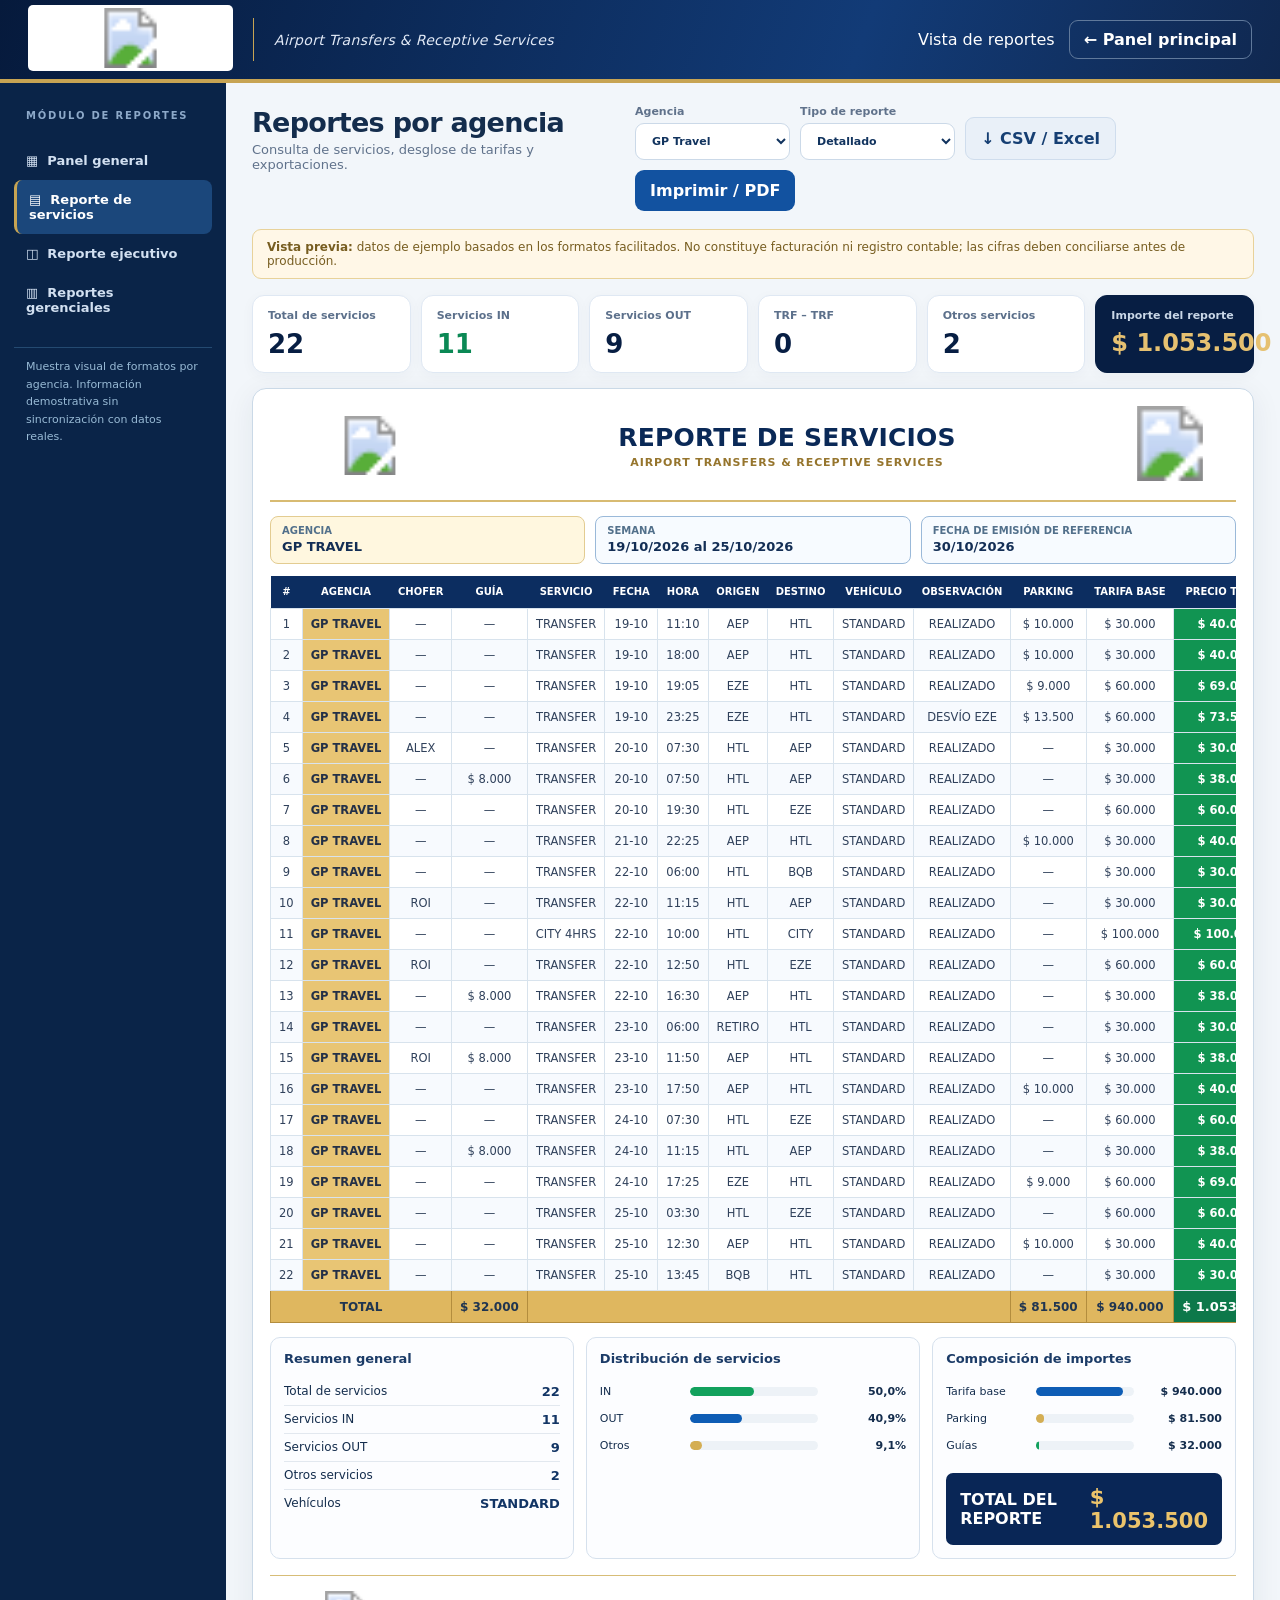
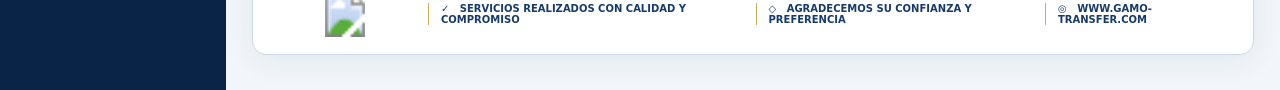
==== reportes-agencias.html @ af2bc5cd "Crear vista interactiva de reportes de agencia con datos demo y exportación" ====
<!doctype html>
<html lang="es-AR">
<head>
<meta charset="utf-8">
<meta name="viewport" content="width=device-width, initial-scale=1">
<meta name="theme-color" content="#071d3e">
<meta name="description" content="Gamo Transfer - Vista previa de reportes de servicios y reportes ejecutivos por agencia.">
<title>Gamo Transfer | Reportes por agencia</title>
<style>
:root{--navy:#071e43;--blue:#0c3974;--gold:#c7a453;--line:#dfe8f3;--muted:#60728b;--bg:#f2f6fa;--green:#118751;--pink:#e6084a;--text:#142d4d}
*{box-sizing:border-box}body{margin:0;font-family:Inter,ui-sans-serif,system-ui,-apple-system,"Segoe UI",sans-serif;color:var(--text);background:var(--bg)}
button,select{font:inherit}a{color:inherit;text-decoration:none}button{cursor:pointer}
button:focus-visible,a:focus-visible,select:focus-visible{outline:3px solid #59b1ff;outline-offset:2px}
.top{height:83px;background:linear-gradient(110deg,#061a3c,#123b77 67%,#102850);border-bottom:4px solid var(--gold);display:flex;align-items:center;justify-content:space-between;gap:24px;padding:9px 28px;color:white}
.brand{display:flex;align-items:center;gap:20px}.brand img{width:205px;height:auto;max-height:66px;object-fit:contain;border-radius:5px;background:white;padding:3px}.brand i{height:43px;width:1px;background:var(--gold)}.brand small{letter-spacing:.3px;color:#e1e9f6;font-size:14px;font-style:italic}
.top-right{display:flex;gap:14px;align-items:center}.top-right a{font-weight:650;border:1px solid #60799b;padding:9px 14px;border-radius:9px}.top-right a:hover{background:#204779}
.workspace{display:flex;min-height:calc(100vh - 83px)}aside{width:226px;flex:0 0 226px;background:#0a2448;color:#c8d8ee;padding:25px 14px}aside h2{font-size:10px;letter-spacing:1.8px;color:#8da9c9;margin:2px 12px 20px}aside a,aside button{display:flex;align-items:center;gap:10px;width:100%;border:0;background:transparent;color:#d2e0f1;padding:12px;border-radius:8px;font-size:13px;text-align:left;font-weight:650}aside a:hover,aside button:hover,aside .active{background:#1b477b;color:white}aside .active{border-left:3px solid var(--gold)}.nav-section{margin-top:20px;padding:10px 12px;border-top:1px solid #244a71;font-size:11px;line-height:1.6;color:#98bad5}
main{flex:1;min-width:0;padding:22px 26px 35px;max-width:1800px;margin:0 auto}.heading{display:flex;justify-content:space-between;gap:20px;align-items:flex-start;margin-bottom:18px}.heading h1{font-size:27px;margin:2px 0 4px;letter-spacing:-.7px}.heading p{color:var(--muted);margin:0;font-size:13px}.actions{display:flex;flex-wrap:wrap;gap:10px;align-items:end}.field{display:flex;flex-direction:column;gap:5px;font-size:11px;font-weight:750;color:var(--muted)}select{background:white;border:1px solid #cbd9e8;color:#11335e;border-radius:9px;padding:10px 12px;min-width:155px}button.action{border:0;background:#1252a0;color:white;font-weight:750;border-radius:9px;padding:11px 15px;white-space:nowrap}.action.alt{background:#e9f0f8;color:#163f73;border:1px solid #cfdded}.notice{font-size:12px;border-radius:9px;padding:10px 14px;background:#fff7e7;border:1px solid #e8d29a;color:#775d20;margin:0 0 16px}.kpis{display:grid;grid-template-columns:repeat(6,minmax(0,1fr));gap:10px;margin-bottom:15px}.kpi{border:1px solid var(--line);background:white;border-radius:12px;padding:13px 15px;box-shadow:0 3px 14px #17345a09;min-width:0}.kpi span{display:block;color:#5c708b;font-size:11px;font-weight:650}.kpi strong{display:block;font-size:26px;color:var(--navy);margin-top:7px;white-space:nowrap}.kpi strong.green{color:#0b8955}.kpi.money{background:var(--navy);border-color:var(--navy)}.kpi.money span{color:#c9d7e7}.kpi.money strong{color:#e6c171;font-size:24px}
.report{background:white;border:1px solid #cad9e7;border-radius:14px;padding:17px;box-shadow:0 6px 30px #0c274112;overflow:hidden}.report-header{display:flex;justify-content:space-between;align-items:center;gap:20px;border-bottom:2px solid #d8bb72;padding:0 12px 15px}.report-header img.gamo{width:176px;object-fit:contain}.report-header img.gp{width:108px;height:75px;object-fit:contain}.report-header .partner-text{min-width:112px;text-align:center;font-weight:900;color:#ec0c53;font-size:16px}.report-header h2{text-align:center;margin:0;color:#0a2957;letter-spacing:.2px;font-size:25px}.report-header p{color:#96752d;text-align:center;margin:4px 0 0;font-size:11px;font-weight:750;letter-spacing:.9px}.meta{display:grid;grid-template-columns:1fr 1fr 1fr;gap:10px;margin:14px 0 12px}.meta div{padding:8px 11px;border:1px solid #9ab9d9;background:#f7fbff;border-radius:8px;min-width:0}.meta span{display:block;font-size:10px;color:#52708b;text-transform:uppercase;font-weight:700}.meta strong{font-size:13px;color:#132e55}.meta div:first-child{background:#fff7df;border-color:#e3cc91}
.table-scroll{width:100%;overflow:auto}.data{width:100%;border-collapse:collapse;white-space:nowrap;font-size:11.5px;text-align:center}.data th{background:#0c2d60;color:white;padding:10px 8px;font-size:10px;line-height:1.2}.data td{border:1px solid #d8e3ed;padding:8px 8px;color:#30415b}.data tr:nth-child(even) td{background:#f7fafe}.data .agency{background:#e8c574!important;font-weight:750;color:#233047!important}.data .total-cell{background:#119452!important;color:white!important;font-weight:800}.data tfoot td{background:#dfb75f!important;color:#203550!important;font-weight:850;border-color:#b38d3e;font-size:12px}.data tfoot .total-cell{background:#0d784a!important;color:white!important;font-size:13px}.summary{display:grid;grid-template-columns:1fr 1.1fr 1fr;gap:12px;margin-top:14px}.panel{border:1px solid #d6e1ed;border-radius:10px;padding:13px;background:#fcfdff}.panel h3{font-size:13px;margin:0 0 12px;color:#1b3b67}.metric-line{display:flex;justify-content:space-between;border-bottom:1px solid #e2e8ef;padding:6px 0;font-size:12px}.metric-line:last-child{border:0}.metric-line b{font-size:13px;color:#123565}.bar-line{display:grid;grid-template-columns:82px 1fr 80px;gap:8px;align-items:center;padding:7px 0;font-size:11px}.bar-rail{height:9px;background:#edf2f7;border-radius:7px;overflow:hidden}.bar{height:100%;background:#0e5db5;border-radius:7px}.bar.gold{background:#d4ae53}.bar.green{background:#12a15d}.bar-line strong{text-align:right}.total-band{background:#092656;color:white;display:flex;justify-content:space-between;align-items:center;padding:12px 14px;border-radius:7px;margin-top:14px;font-weight:700}.total-band b{font-size:21px;color:#ebc36b}
.report-footer{display:flex;justify-content:space-between;align-items:center;gap:14px;border-top:1px solid #d7bd77;margin-top:16px;padding:15px 6px 0;color:#173a69;font-weight:700;font-size:10px}.report-footer img{width:138px;max-height:51px;object-fit:contain}.report-footer span{padding:0 12px;border-left:1px solid #c9ab58}.sr-only{position:absolute;width:1px;height:1px;overflow:hidden;clip:rect(0,0,0,0)}
@media(max-width:1220px){.kpis{grid-template-columns:repeat(3,minmax(0,1fr))}.heading{flex-wrap:wrap}.summary{grid-template-columns:1fr 1fr}.summary .panel:last-child{grid-column:1/-1}}
@media(max-width:780px){.top{padding:8px 15px;height:auto;min-height:77px}.brand img{width:153px}.brand i,.brand small{display:none}.top-right{font-size:12px}.top-right a{padding:8px}.workspace{display:block}aside{width:auto;padding:8px 12px;display:flex;overflow:auto;gap:4px}aside h2,aside .nav-section{display:none}aside a,aside button{width:auto;white-space:nowrap;padding:10px}main{padding:17px 12px}.heading h1{font-size:24px}.actions{width:100%}.actions .field{flex:1}.actions select{width:100%;min-width:110px}.kpis{grid-template-columns:repeat(2,minmax(0,1fr))}.kpi strong{font-size:23px}.report{padding:12px}.report-header{gap:8px;padding:0 0 10px}.report-header img.gamo{width:96px}.report-header img.gp{width:55px;height:auto}.report-header .partner-text{font-size:11px;min-width:58px}.report-header h2{font-size:15px}.report-header p{font-size:8px}.meta{grid-template-columns:1fr 1fr}.meta div:last-child{grid-column:1/-1}.summary{grid-template-columns:1fr}.summary .panel:last-child{grid-column:auto}.report-footer{flex-wrap:wrap}.report-footer img{width:100px}.report-footer span{padding:0 5px}}
@media print{body{background:white}aside,.heading,.top-right,.notice,.actions{display:none!important}.top{background:white;border:0;color:black;justify-content:center;padding:0;height:55px}.top .brand{display:none}main{padding:0}.workspace{display:block}.kpis{display:none}.report{border:0;padding:0;box-shadow:none}.table-scroll{overflow:visible}.data{font-size:8px}.data td,.data th{padding:5px 3px}.summary{break-inside:avoid}.report-footer{break-inside:avoid}@page{size:A4 landscape;margin:9mm}}
</style>
</head>
<body>
<header class="top"><div class="brand"><a href="index.html#/inicio" aria-label="Ir al panel general"><img src="gamo-logo.svg" alt="Gamo Transfer"></a><i></i><small>Airport Transfers &amp; Receptive Services</small></div><div class="top-right"><span>Vista de reportes</span><a href="index.html#/inicio">← Panel principal</a></div></header>
<div class="workspace"><aside><h2>MÓDULO DE REPORTES</h2><a href="index.html#/inicio">▦ &nbsp;Panel general</a><button id="nav-detail" class="active" type="button" data-mode="detallado">▤ &nbsp;Reporte de servicios</button><button id="nav-exec" type="button" data-mode="ejecutivo">◫ &nbsp;Reporte ejecutivo</button><a href="index.html#/reportes">▥ &nbsp;Reportes gerenciales</a><div class="nav-section">Muestra visual de formatos por agencia. Información demostrativa sin sincronización con datos reales.</div></aside>
<main>
<div class="heading"><div><h1>Reportes por agencia</h1><p>Consulta de servicios, desglose de tarifas y exportaciones.</p></div><div class="actions"><label class="field">Agencia<select id="agency"><option value="gp">GP Travel</option><option value="summa">Grupo Summa</option></select></label><label class="field">Tipo de reporte<select id="mode"><option value="detallado">Detallado</option><option value="ejecutivo">Ejecutivo</option></select></label><button type="button" class="action alt" id="csv">↓ CSV / Excel</button><button type="button" class="action" id="print">Imprimir / PDF</button></div></div>
<p class="notice"><strong>Vista previa:</strong> datos de ejemplo basados en los formatos facilitados. No constituye facturación ni registro contable; las cifras deben conciliarse antes de producción.</p>
<section class="kpis" aria-label="Resumen de servicios"><div class="kpi"><span>Total de servicios</span><strong id="k-count"></strong></div><div class="kpi"><span>Servicios IN</span><strong id="k-in" class="green"></strong></div><div class="kpi"><span>Servicios OUT</span><strong id="k-out"></strong></div><div class="kpi"><span>TRF – TRF</span><strong>0</strong></div><div class="kpi"><span>Otros servicios</span><strong id="k-others"></strong></div><div class="kpi money"><span>Importe del reporte</span><strong id="k-total"></strong></div></section>
<section class="report" aria-label="Documento de reporte">
<div class="report-header"><img class="gamo" src="gamo-logo.svg" alt="Gamo Transfer"><div><h2 id="report-title">REPORTE DE SERVICIOS</h2><p>AIRPORT TRANSFERS &amp; RECEPTIVE SERVICES</p></div><div id="partner"></div></div>
<div class="meta"><div><span>Agencia</span><strong id="meta-agency"></strong></div><div><span>Semana</span><strong id="meta-week"></strong></div><div><span>Fecha de emisión de referencia</span><strong id="meta-issue"></strong></div></div>
<div class="table-scroll"><table class="data"><thead id="head"></thead><tbody id="body"></tbody><tfoot id="foot"></tfoot></table></div>
<div class="summary"><div class="panel"><h3>Resumen general</h3><div id="summary-list"></div></div><div class="panel"><h3>Distribución de servicios</h3><div id="summary-services"></div></div><div class="panel"><h3>Composición de importes</h3><div id="summary-amounts"></div><div class="total-band"><span>TOTAL DEL REPORTE</span><b id="band-total"></b></div></div></div>
<div class="report-footer"><img src="gamo-logo.svg" alt="Gamo Transfer"><span>✓ &nbsp; SERVICIOS REALIZADOS CON CALIDAD Y COMPROMISO</span><span>◇ &nbsp; AGRADECEMOS SU CONFIANZA Y PREFERENCIA</span><span>◎ &nbsp; WWW.GAMO-TRANSFER.COM</span></div>
</section>
</main></div>
<script>
"use strict";
const gpSource=[
["19-10","11:10","AEP","HTL",30000,10000,0,"","TRANSFER","REALIZADO","IN"],
["19-10","18:00","AEP","HTL",30000,10000,0,"","TRANSFER","REALIZADO","IN"],
["19-10","19:05","EZE","HTL",60000,9000,0,"","TRANSFER","REALIZADO","IN"],
["19-10","23:25","EZE","HTL",60000,13500,0,"","TRANSFER","DESVÍO EZE","IN"],
["20-10","07:30","HTL","AEP",30000,0,0,"ALEX","TRANSFER","REALIZADO","OUT"],
["20-10","07:50","HTL","AEP",30000,0,8000,"","TRANSFER","REALIZADO","OUT"],
["20-10","19:30","HTL","EZE",60000,0,0,"","TRANSFER","REALIZADO","OUT"],
["21-10","22:25","AEP","HTL",30000,10000,0,"","TRANSFER","REALIZADO","IN"],
["22-10","06:00","HTL","BQB",30000,0,0,"","TRANSFER","REALIZADO","OUT"],
["22-10","11:15","HTL","AEP",30000,0,0,"ROI","TRANSFER","REALIZADO","OUT"],
["22-10","10:00","HTL","CITY",100000,0,0,"","CITY 4HRS","REALIZADO","OTRO"],
["22-10","12:50","HTL","EZE",60000,0,0,"ROI","TRANSFER","REALIZADO","OUT"],
["22-10","16:30","AEP","HTL",30000,0,8000,"","TRANSFER","REALIZADO","IN"],
["23-10","06:00","RETIRO","HTL",30000,0,0,"","TRANSFER","REALIZADO","IN"],
["23-10","11:50","AEP","HTL",30000,0,8000,"ROI","TRANSFER","REALIZADO","IN"],
["23-10","17:50","AEP","HTL",30000,10000,0,"","TRANSFER","REALIZADO","IN"],
["24-10","07:30","HTL","EZE",60000,0,0,"","TRANSFER","REALIZADO","OUT"],
["24-10","11:15","HTL","AEP",30000,0,8000,"","TRANSFER","REALIZADO","OUT"],
["24-10","17:25","EZE","HTL",60000,9000,0,"","TRANSFER","REALIZADO","IN"],
["25-10","03:30","HTL","EZE",60000,0,0,"","TRANSFER","REALIZADO","OUT"],
["25-10","12:30","AEP","HTL",30000,10000,0,"","TRANSFER","REALIZADO","IN"],
["25-10","13:45","BQB","HTL",30000,0,0,"","TRANSFER","REALIZADO","OTRO"]
];
const summaSource=[
["20-10","08:30","AEP","HTL",29000],["20-10","17:30","AEP","HTL",29000],
["21-10","09:30","HTL","AEP",29000],["22-10","18:35","AEP","HTL",29000],
["22-10","22:30","AEP","HTL",29000],["23-10","11:20","AEP","HTL",29000],
["23-10","13:40","AEP","HTL",29000],["24-10","09:55","HTL","AEP",29000],
["25-10","06:00","HTL","AEP",29000],["25-10","09:00","HTL","RECO",22000],
["25-10","16:30","HTL","AEP",29000]
].map((r)=>[r[0],r[1],r[2],r[3],r[4],0,0,"","TRANSFER","REALIZADO",r[2]==="HTL"?"OUT":"IN"]);
const samples={gp:{name:"GP TRAVEL",week:"19/10/2026 al 25/10/2026",issued:"30/10/2026",data:gpSource},summa:{name:"GRUPO SUMMA",week:"20/10/2026 al 25/10/2026",issued:"27/10/2026",data:summaSource}};
const money=(n)=>"$ "+new Intl.NumberFormat("es-AR",{maximumFractionDigits:0}).format(n);
const $=(q)=>document.querySelector(q);
const escapeText=(x)=>String(x).replace(/[&<>"']/g,(c)=>({"&":"&amp;","<":"&lt;",">":"&gt;",'"':"&quot;","'":"&#39;"}[c]));
function render(){
const key=$("#agency").value,mode=$("#mode").value,s=samples[key],rows=s.data;
const sum=(idx)=>rows.reduce((a,r)=>a+r[idx],0),base=sum(4),park=sum(5),guide=sum(6),total=base+park+guide;
const counts={IN:0,OUT:0,OTRO:0};rows.forEach((r)=>counts[r[10]]++);
$("#k-count").textContent=rows.length;$("#k-in").textContent=counts.IN;$("#k-out").textContent=counts.OUT;$("#k-others").textContent=counts.OTRO;$("#k-total").textContent=money(total);
$("#report-title").textContent=mode==="detallado"?"REPORTE DE SERVICIOS":"REPORTE EJECUTIVO DE SERVICIOS";
$("#partner").innerHTML=key==="gp"?'<img class="gp" src="gp-travel-logo.svg" alt="GP Travel">':'<div class="partner-text">GRUPO<br>SUMMA</div>';
$("#meta-agency").textContent=s.name;$("#meta-week").textContent=s.week;$("#meta-issue").textContent=s.issued;
const detailed=mode==="detallado";
const cols=detailed?["#","AGENCIA","CHOFER","GUÍA","SERVICIO","FECHA","HORA","ORIGEN","DESTINO","VEHÍCULO","OBSERVACIÓN","PARKING","TARIFA BASE","PRECIO TOTAL"]:["#","AGENCIA","SERVICIO","FECHA","HORA","ORIGEN","DESTINO","VEHÍCULO","OBSERVACIÓN","PRECIO TOTAL"];
$("#head").innerHTML="<tr>"+cols.map((c)=>"<th scope=\"col\">"+c+"</th>").join("")+"</tr>";
const rowCells=(r,i)=>{const cells=detailed?[i+1,s.name,r[7]||"—",r[6]?money(r[6]):"—",r[8],r[0],r[1],r[2],r[3],"STANDARD",r[9],r[5]?money(r[5]):"—",money(r[4]),money(r[4]+r[5]+r[6])]:[i+1,s.name,r[8],r[0],r[1],r[2],r[3],"STANDARD",r[9],money(r[4]+r[5]+r[6])];return "<tr>"+cells.map((c,j)=>"<td"+(j===1?' class=\"agency\"':j===cells.length-1?' class=\"total-cell\"':"")+">"+escapeText(c)+"</td>").join("")+"</tr>";};
$("#body").innerHTML=rows.map(rowCells).join("");
$("#foot").innerHTML=detailed?'<tr><td colspan="3">TOTAL</td><td>'+money(guide)+'</td><td colspan="7"></td><td>'+money(park)+'</td><td>'+money(base)+'</td><td class="total-cell">'+money(total)+'</td></tr>':'<tr><td colspan="9">TOTAL GENERAL</td><td class="total-cell">'+money(total)+'</td></tr>';
$("#summary-list").innerHTML=[["Total de servicios",rows.length],["Servicios IN",counts.IN],["Servicios OUT",counts.OUT],["Otros servicios",counts.OTRO],["Vehículos","STANDARD"]].map(([a,b])=>'<div class="metric-line"><span>'+a+'</span><b>'+b+'</b></div>').join("");
$("#summary-services").innerHTML=[["IN",counts.IN,"green"],["OUT",counts.OUT,""],["Otros",counts.OTRO,"gold"]].map(([a,b,c])=>'<div class="bar-line"><span>'+a+'</span><div class="bar-rail"><div class="bar '+c+'" style="width:'+(b/rows.length*100)+'%"></div></div><strong>'+(b/rows.length*100).toFixed(1).replace(".",",")+'%</strong></div>').join("");
$("#summary-amounts").innerHTML=[["Tarifa base",base,""],["Parking",park,"gold"],["Guías",guide,"green"]].map(([a,b,c])=>'<div class="bar-line"><span>'+a+'</span><div class="bar-rail"><div class="bar '+c+'" style="width:'+(b/total*100)+'%"></div></div><strong>'+money(b)+'</strong></div>').join("");
$("#band-total").textContent=money(total);
$("#nav-detail").classList.toggle("active",detailed);$("#nav-exec").classList.toggle("active",!detailed);
}
$("#agency").addEventListener("change",render);$("#mode").addEventListener("change",render);
document.querySelectorAll("[data-mode]").forEach((button)=>button.addEventListener("click",()=>{$("#mode").value=button.dataset.mode;render();}));
$("#print").addEventListener("click",()=>window.print());
$("#csv").addEventListener("click",()=>{
 const s=samples[$("#agency").value],headers=["N","Agencia","Conductor","Guia","Servicio","Fecha","Hora","Origen","Destino","Vehiculo","Observacion","Parking","Tarifa base","Precio total"];
 const lines=[headers,...s.data.map((r,i)=>[i+1,s.name,r[7],r[6],r[8],r[0]+"/2026",r[1],r[2],r[3],"STANDARD",r[9],r[5],r[4],r[4]+r[5]+r[6]])];
 const escapeCSV=(v)=>{const val=String(v??"");const safe=/^[=+\-@\t\r]/.test(val)?"'"+val:val;return '"'+safe.replace(/"/g,'""')+'"';};
 const csv="\ufeff"+lines.map((r)=>r.map(escapeCSV).join(";")).join("\r\n");
 const blob=new Blob([csv],{type:"text/csv;charset=utf-8"});const url=URL.createObjectURL(blob);const a=document.createElement("a");a.href=url;a.download="Gamo_Reporte_"+$("#agency").value+"_Demo.csv";a.click();URL.revokeObjectURL(url);
});
render();
</script>
</body>
</html>
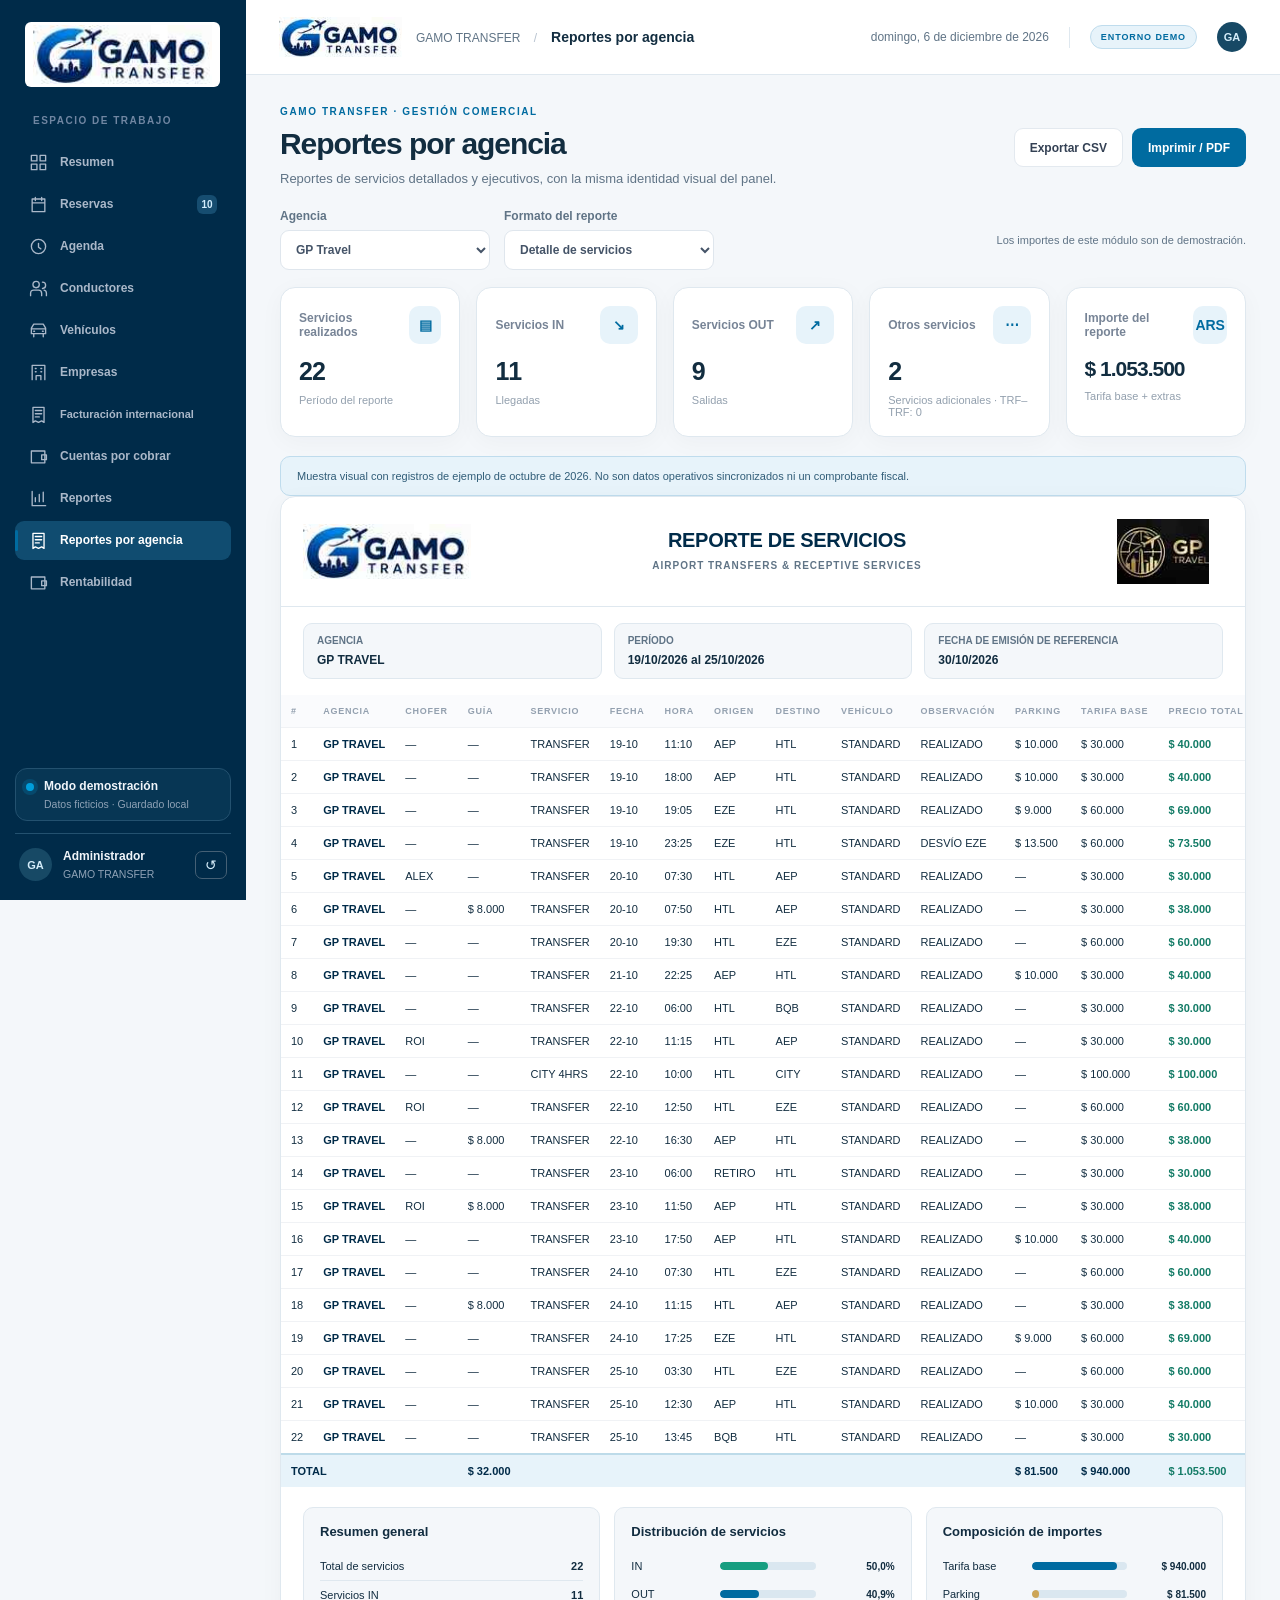
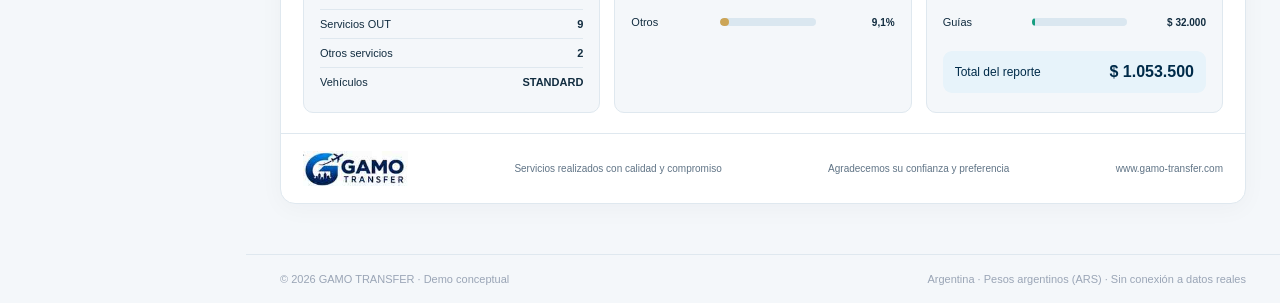
==== commit b765217b: "Integrar reportes por agencia en el diseño unificado de Gamo Transfer" ====
--- a/reportes-agencias.html
+++ b/reportes-agencias.html
@@ -3,111 +3,11 @@
 <head>
 <meta charset="utf-8">
 <meta name="viewport" content="width=device-width, initial-scale=1">
-<meta name="theme-color" content="#071d3e">
-<meta name="description" content="Gamo Transfer - Vista previa de reportes de servicios y reportes ejecutivos por agencia.">
-<title>Gamo Transfer | Reportes por agencia</title>
-<style>
-:root{--navy:#071e43;--blue:#0c3974;--gold:#c7a453;--line:#dfe8f3;--muted:#60728b;--bg:#f2f6fa;--green:#118751;--pink:#e6084a;--text:#142d4d}
-*{box-sizing:border-box}body{margin:0;font-family:Inter,ui-sans-serif,system-ui,-apple-system,"Segoe UI",sans-serif;color:var(--text);background:var(--bg)}
-button,select{font:inherit}a{color:inherit;text-decoration:none}button{cursor:pointer}
-button:focus-visible,a:focus-visible,select:focus-visible{outline:3px solid #59b1ff;outline-offset:2px}
-.top{height:83px;background:linear-gradient(110deg,#061a3c,#123b77 67%,#102850);border-bottom:4px solid var(--gold);display:flex;align-items:center;justify-content:space-between;gap:24px;padding:9px 28px;color:white}
-.brand{display:flex;align-items:center;gap:20px}.brand img{width:205px;height:auto;max-height:66px;object-fit:contain;border-radius:5px;background:white;padding:3px}.brand i{height:43px;width:1px;background:var(--gold)}.brand small{letter-spacing:.3px;color:#e1e9f6;font-size:14px;font-style:italic}
-.top-right{display:flex;gap:14px;align-items:center}.top-right a{font-weight:650;border:1px solid #60799b;padding:9px 14px;border-radius:9px}.top-right a:hover{background:#204779}
-.workspace{display:flex;min-height:calc(100vh - 83px)}aside{width:226px;flex:0 0 226px;background:#0a2448;color:#c8d8ee;padding:25px 14px}aside h2{font-size:10px;letter-spacing:1.8px;color:#8da9c9;margin:2px 12px 20px}aside a,aside button{display:flex;align-items:center;gap:10px;width:100%;border:0;background:transparent;color:#d2e0f1;padding:12px;border-radius:8px;font-size:13px;text-align:left;font-weight:650}aside a:hover,aside button:hover,aside .active{background:#1b477b;color:white}aside .active{border-left:3px solid var(--gold)}.nav-section{margin-top:20px;padding:10px 12px;border-top:1px solid #244a71;font-size:11px;line-height:1.6;color:#98bad5}
-main{flex:1;min-width:0;padding:22px 26px 35px;max-width:1800px;margin:0 auto}.heading{display:flex;justify-content:space-between;gap:20px;align-items:flex-start;margin-bottom:18px}.heading h1{font-size:27px;margin:2px 0 4px;letter-spacing:-.7px}.heading p{color:var(--muted);margin:0;font-size:13px}.actions{display:flex;flex-wrap:wrap;gap:10px;align-items:end}.field{display:flex;flex-direction:column;gap:5px;font-size:11px;font-weight:750;color:var(--muted)}select{background:white;border:1px solid #cbd9e8;color:#11335e;border-radius:9px;padding:10px 12px;min-width:155px}button.action{border:0;background:#1252a0;color:white;font-weight:750;border-radius:9px;padding:11px 15px;white-space:nowrap}.action.alt{background:#e9f0f8;color:#163f73;border:1px solid #cfdded}.notice{font-size:12px;border-radius:9px;padding:10px 14px;background:#fff7e7;border:1px solid #e8d29a;color:#775d20;margin:0 0 16px}.kpis{display:grid;grid-template-columns:repeat(6,minmax(0,1fr));gap:10px;margin-bottom:15px}.kpi{border:1px solid var(--line);background:white;border-radius:12px;padding:13px 15px;box-shadow:0 3px 14px #17345a09;min-width:0}.kpi span{display:block;color:#5c708b;font-size:11px;font-weight:650}.kpi strong{display:block;font-size:26px;color:var(--navy);margin-top:7px;white-space:nowrap}.kpi strong.green{color:#0b8955}.kpi.money{background:var(--navy);border-color:var(--navy)}.kpi.money span{color:#c9d7e7}.kpi.money strong{color:#e6c171;font-size:24px}
-.report{background:white;border:1px solid #cad9e7;border-radius:14px;padding:17px;box-shadow:0 6px 30px #0c274112;overflow:hidden}.report-header{display:flex;justify-content:space-between;align-items:center;gap:20px;border-bottom:2px solid #d8bb72;padding:0 12px 15px}.report-header img.gamo{width:176px;object-fit:contain}.report-header img.gp{width:108px;height:75px;object-fit:contain}.report-header .partner-text{min-width:112px;text-align:center;font-weight:900;color:#ec0c53;font-size:16px}.report-header h2{text-align:center;margin:0;color:#0a2957;letter-spacing:.2px;font-size:25px}.report-header p{color:#96752d;text-align:center;margin:4px 0 0;font-size:11px;font-weight:750;letter-spacing:.9px}.meta{display:grid;grid-template-columns:1fr 1fr 1fr;gap:10px;margin:14px 0 12px}.meta div{padding:8px 11px;border:1px solid #9ab9d9;background:#f7fbff;border-radius:8px;min-width:0}.meta span{display:block;font-size:10px;color:#52708b;text-transform:uppercase;font-weight:700}.meta strong{font-size:13px;color:#132e55}.meta div:first-child{background:#fff7df;border-color:#e3cc91}
-.table-scroll{width:100%;overflow:auto}.data{width:100%;border-collapse:collapse;white-space:nowrap;font-size:11.5px;text-align:center}.data th{background:#0c2d60;color:white;padding:10px 8px;font-size:10px;line-height:1.2}.data td{border:1px solid #d8e3ed;padding:8px 8px;color:#30415b}.data tr:nth-child(even) td{background:#f7fafe}.data .agency{background:#e8c574!important;font-weight:750;color:#233047!important}.data .total-cell{background:#119452!important;color:white!important;font-weight:800}.data tfoot td{background:#dfb75f!important;color:#203550!important;font-weight:850;border-color:#b38d3e;font-size:12px}.data tfoot .total-cell{background:#0d784a!important;color:white!important;font-size:13px}.summary{display:grid;grid-template-columns:1fr 1.1fr 1fr;gap:12px;margin-top:14px}.panel{border:1px solid #d6e1ed;border-radius:10px;padding:13px;background:#fcfdff}.panel h3{font-size:13px;margin:0 0 12px;color:#1b3b67}.metric-line{display:flex;justify-content:space-between;border-bottom:1px solid #e2e8ef;padding:6px 0;font-size:12px}.metric-line:last-child{border:0}.metric-line b{font-size:13px;color:#123565}.bar-line{display:grid;grid-template-columns:82px 1fr 80px;gap:8px;align-items:center;padding:7px 0;font-size:11px}.bar-rail{height:9px;background:#edf2f7;border-radius:7px;overflow:hidden}.bar{height:100%;background:#0e5db5;border-radius:7px}.bar.gold{background:#d4ae53}.bar.green{background:#12a15d}.bar-line strong{text-align:right}.total-band{background:#092656;color:white;display:flex;justify-content:space-between;align-items:center;padding:12px 14px;border-radius:7px;margin-top:14px;font-weight:700}.total-band b{font-size:21px;color:#ebc36b}
-.report-footer{display:flex;justify-content:space-between;align-items:center;gap:14px;border-top:1px solid #d7bd77;margin-top:16px;padding:15px 6px 0;color:#173a69;font-weight:700;font-size:10px}.report-footer img{width:138px;max-height:51px;object-fit:contain}.report-footer span{padding:0 12px;border-left:1px solid #c9ab58}.sr-only{position:absolute;width:1px;height:1px;overflow:hidden;clip:rect(0,0,0,0)}
-@media(max-width:1220px){.kpis{grid-template-columns:repeat(3,minmax(0,1fr))}.heading{flex-wrap:wrap}.summary{grid-template-columns:1fr 1fr}.summary .panel:last-child{grid-column:1/-1}}
-@media(max-width:780px){.top{padding:8px 15px;height:auto;min-height:77px}.brand img{width:153px}.brand i,.brand small{display:none}.top-right{font-size:12px}.top-right a{padding:8px}.workspace{display:block}aside{width:auto;padding:8px 12px;display:flex;overflow:auto;gap:4px}aside h2,aside .nav-section{display:none}aside a,aside button{width:auto;white-space:nowrap;padding:10px}main{padding:17px 12px}.heading h1{font-size:24px}.actions{width:100%}.actions .field{flex:1}.actions select{width:100%;min-width:110px}.kpis{grid-template-columns:repeat(2,minmax(0,1fr))}.kpi strong{font-size:23px}.report{padding:12px}.report-header{gap:8px;padding:0 0 10px}.report-header img.gamo{width:96px}.report-header img.gp{width:55px;height:auto}.report-header .partner-text{font-size:11px;min-width:58px}.report-header h2{font-size:15px}.report-header p{font-size:8px}.meta{grid-template-columns:1fr 1fr}.meta div:last-child{grid-column:1/-1}.summary{grid-template-columns:1fr}.summary .panel:last-child{grid-column:auto}.report-footer{flex-wrap:wrap}.report-footer img{width:100px}.report-footer span{padding:0 5px}}
-@media print{body{background:white}aside,.heading,.top-right,.notice,.actions{display:none!important}.top{background:white;border:0;color:black;justify-content:center;padding:0;height:55px}.top .brand{display:none}main{padding:0}.workspace{display:block}.kpis{display:none}.report{border:0;padding:0;box-shadow:none}.table-scroll{overflow:visible}.data{font-size:8px}.data td,.data th{padding:5px 3px}.summary{break-inside:avoid}.report-footer{break-inside:avoid}@page{size:A4 landscape;margin:9mm}}
-</style>
+<meta http-equiv="refresh" content="0;url=./index.html#/reportes-agencias">
+<title>Gamo Transfer · Reportes por agencia</title>
+<script>location.replace("./index.html#/reportes-agencias");</script>
 </head>
 <body>
-<header class="top"><div class="brand"><a href="index.html#/inicio" aria-label="Ir al panel general"><img src="gamo-logo.svg" alt="Gamo Transfer"></a><i></i><small>Airport Transfers &amp; Receptive Services</small></div><div class="top-right"><span>Vista de reportes</span><a href="index.html#/inicio">← Panel principal</a></div></header>
-<div class="workspace"><aside><h2>MÓDULO DE REPORTES</h2><a href="index.html#/inicio">▦ &nbsp;Panel general</a><button id="nav-detail" class="active" type="button" data-mode="detallado">▤ &nbsp;Reporte de servicios</button><button id="nav-exec" type="button" data-mode="ejecutivo">◫ &nbsp;Reporte ejecutivo</button><a href="index.html#/reportes">▥ &nbsp;Reportes gerenciales</a><div class="nav-section">Muestra visual de formatos por agencia. Información demostrativa sin sincronización con datos reales.</div></aside>
-<main>
-<div class="heading"><div><h1>Reportes por agencia</h1><p>Consulta de servicios, desglose de tarifas y exportaciones.</p></div><div class="actions"><label class="field">Agencia<select id="agency"><option value="gp">GP Travel</option><option value="summa">Grupo Summa</option></select></label><label class="field">Tipo de reporte<select id="mode"><option value="detallado">Detallado</option><option value="ejecutivo">Ejecutivo</option></select></label><button type="button" class="action alt" id="csv">↓ CSV / Excel</button><button type="button" class="action" id="print">Imprimir / PDF</button></div></div>
-<p class="notice"><strong>Vista previa:</strong> datos de ejemplo basados en los formatos facilitados. No constituye facturación ni registro contable; las cifras deben conciliarse antes de producción.</p>
-<section class="kpis" aria-label="Resumen de servicios"><div class="kpi"><span>Total de servicios</span><strong id="k-count"></strong></div><div class="kpi"><span>Servicios IN</span><strong id="k-in" class="green"></strong></div><div class="kpi"><span>Servicios OUT</span><strong id="k-out"></strong></div><div class="kpi"><span>TRF – TRF</span><strong>0</strong></div><div class="kpi"><span>Otros servicios</span><strong id="k-others"></strong></div><div class="kpi money"><span>Importe del reporte</span><strong id="k-total"></strong></div></section>
-<section class="report" aria-label="Documento de reporte">
-<div class="report-header"><img class="gamo" src="gamo-logo.svg" alt="Gamo Transfer"><div><h2 id="report-title">REPORTE DE SERVICIOS</h2><p>AIRPORT TRANSFERS &amp; RECEPTIVE SERVICES</p></div><div id="partner"></div></div>
-<div class="meta"><div><span>Agencia</span><strong id="meta-agency"></strong></div><div><span>Semana</span><strong id="meta-week"></strong></div><div><span>Fecha de emisión de referencia</span><strong id="meta-issue"></strong></div></div>
-<div class="table-scroll"><table class="data"><thead id="head"></thead><tbody id="body"></tbody><tfoot id="foot"></tfoot></table></div>
-<div class="summary"><div class="panel"><h3>Resumen general</h3><div id="summary-list"></div></div><div class="panel"><h3>Distribución de servicios</h3><div id="summary-services"></div></div><div class="panel"><h3>Composición de importes</h3><div id="summary-amounts"></div><div class="total-band"><span>TOTAL DEL REPORTE</span><b id="band-total"></b></div></div></div>
-<div class="report-footer"><img src="gamo-logo.svg" alt="Gamo Transfer"><span>✓ &nbsp; SERVICIOS REALIZADOS CON CALIDAD Y COMPROMISO</span><span>◇ &nbsp; AGRADECEMOS SU CONFIANZA Y PREFERENCIA</span><span>◎ &nbsp; WWW.GAMO-TRANSFER.COM</span></div>
-</section>
-</main></div>
-<script>
-"use strict";
-const gpSource=[
-["19-10","11:10","AEP","HTL",30000,10000,0,"","TRANSFER","REALIZADO","IN"],
-["19-10","18:00","AEP","HTL",30000,10000,0,"","TRANSFER","REALIZADO","IN"],
-["19-10","19:05","EZE","HTL",60000,9000,0,"","TRANSFER","REALIZADO","IN"],
-["19-10","23:25","EZE","HTL",60000,13500,0,"","TRANSFER","DESVÍO EZE","IN"],
-["20-10","07:30","HTL","AEP",30000,0,0,"ALEX","TRANSFER","REALIZADO","OUT"],
-["20-10","07:50","HTL","AEP",30000,0,8000,"","TRANSFER","REALIZADO","OUT"],
-["20-10","19:30","HTL","EZE",60000,0,0,"","TRANSFER","REALIZADO","OUT"],
-["21-10","22:25","AEP","HTL",30000,10000,0,"","TRANSFER","REALIZADO","IN"],
-["22-10","06:00","HTL","BQB",30000,0,0,"","TRANSFER","REALIZADO","OUT"],
-["22-10","11:15","HTL","AEP",30000,0,0,"ROI","TRANSFER","REALIZADO","OUT"],
-["22-10","10:00","HTL","CITY",100000,0,0,"","CITY 4HRS","REALIZADO","OTRO"],
-["22-10","12:50","HTL","EZE",60000,0,0,"ROI","TRANSFER","REALIZADO","OUT"],
-["22-10","16:30","AEP","HTL",30000,0,8000,"","TRANSFER","REALIZADO","IN"],
-["23-10","06:00","RETIRO","HTL",30000,0,0,"","TRANSFER","REALIZADO","IN"],
-["23-10","11:50","AEP","HTL",30000,0,8000,"ROI","TRANSFER","REALIZADO","IN"],
-["23-10","17:50","AEP","HTL",30000,10000,0,"","TRANSFER","REALIZADO","IN"],
-["24-10","07:30","HTL","EZE",60000,0,0,"","TRANSFER","REALIZADO","OUT"],
-["24-10","11:15","HTL","AEP",30000,0,8000,"","TRANSFER","REALIZADO","OUT"],
-["24-10","17:25","EZE","HTL",60000,9000,0,"","TRANSFER","REALIZADO","IN"],
-["25-10","03:30","HTL","EZE",60000,0,0,"","TRANSFER","REALIZADO","OUT"],
-["25-10","12:30","AEP","HTL",30000,10000,0,"","TRANSFER","REALIZADO","IN"],
-["25-10","13:45","BQB","HTL",30000,0,0,"","TRANSFER","REALIZADO","OTRO"]
-];
-const summaSource=[
-["20-10","08:30","AEP","HTL",29000],["20-10","17:30","AEP","HTL",29000],
-["21-10","09:30","HTL","AEP",29000],["22-10","18:35","AEP","HTL",29000],
-["22-10","22:30","AEP","HTL",29000],["23-10","11:20","AEP","HTL",29000],
-["23-10","13:40","AEP","HTL",29000],["24-10","09:55","HTL","AEP",29000],
-["25-10","06:00","HTL","AEP",29000],["25-10","09:00","HTL","RECO",22000],
-["25-10","16:30","HTL","AEP",29000]
-].map((r)=>[r[0],r[1],r[2],r[3],r[4],0,0,"","TRANSFER","REALIZADO",r[2]==="HTL"?"OUT":"IN"]);
-const samples={gp:{name:"GP TRAVEL",week:"19/10/2026 al 25/10/2026",issued:"30/10/2026",data:gpSource},summa:{name:"GRUPO SUMMA",week:"20/10/2026 al 25/10/2026",issued:"27/10/2026",data:summaSource}};
-const money=(n)=>"$ "+new Intl.NumberFormat("es-AR",{maximumFractionDigits:0}).format(n);
-const $=(q)=>document.querySelector(q);
-const escapeText=(x)=>String(x).replace(/[&<>"']/g,(c)=>({"&":"&amp;","<":"&lt;",">":"&gt;",'"':"&quot;","'":"&#39;"}[c]));
-function render(){
-const key=$("#agency").value,mode=$("#mode").value,s=samples[key],rows=s.data;
-const sum=(idx)=>rows.reduce((a,r)=>a+r[idx],0),base=sum(4),park=sum(5),guide=sum(6),total=base+park+guide;
-const counts={IN:0,OUT:0,OTRO:0};rows.forEach((r)=>counts[r[10]]++);
-$("#k-count").textContent=rows.length;$("#k-in").textContent=counts.IN;$("#k-out").textContent=counts.OUT;$("#k-others").textContent=counts.OTRO;$("#k-total").textContent=money(total);
-$("#report-title").textContent=mode==="detallado"?"REPORTE DE SERVICIOS":"REPORTE EJECUTIVO DE SERVICIOS";
-$("#partner").innerHTML=key==="gp"?'<img class="gp" src="gp-travel-logo.svg" alt="GP Travel">':'<div class="partner-text">GRUPO<br>SUMMA</div>';
-$("#meta-agency").textContent=s.name;$("#meta-week").textContent=s.week;$("#meta-issue").textContent=s.issued;
-const detailed=mode==="detallado";
-const cols=detailed?["#","AGENCIA","CHOFER","GUÍA","SERVICIO","FECHA","HORA","ORIGEN","DESTINO","VEHÍCULO","OBSERVACIÓN","PARKING","TARIFA BASE","PRECIO TOTAL"]:["#","AGENCIA","SERVICIO","FECHA","HORA","ORIGEN","DESTINO","VEHÍCULO","OBSERVACIÓN","PRECIO TOTAL"];
-$("#head").innerHTML="<tr>"+cols.map((c)=>"<th scope=\"col\">"+c+"</th>").join("")+"</tr>";
-const rowCells=(r,i)=>{const cells=detailed?[i+1,s.name,r[7]||"—",r[6]?money(r[6]):"—",r[8],r[0],r[1],r[2],r[3],"STANDARD",r[9],r[5]?money(r[5]):"—",money(r[4]),money(r[4]+r[5]+r[6])]:[i+1,s.name,r[8],r[0],r[1],r[2],r[3],"STANDARD",r[9],money(r[4]+r[5]+r[6])];return "<tr>"+cells.map((c,j)=>"<td"+(j===1?' class=\"agency\"':j===cells.length-1?' class=\"total-cell\"':"")+">"+escapeText(c)+"</td>").join("")+"</tr>";};
-$("#body").innerHTML=rows.map(rowCells).join("");
-$("#foot").innerHTML=detailed?'<tr><td colspan="3">TOTAL</td><td>'+money(guide)+'</td><td colspan="7"></td><td>'+money(park)+'</td><td>'+money(base)+'</td><td class="total-cell">'+money(total)+'</td></tr>':'<tr><td colspan="9">TOTAL GENERAL</td><td class="total-cell">'+money(total)+'</td></tr>';
-$("#summary-list").innerHTML=[["Total de servicios",rows.length],["Servicios IN",counts.IN],["Servicios OUT",counts.OUT],["Otros servicios",counts.OTRO],["Vehículos","STANDARD"]].map(([a,b])=>'<div class="metric-line"><span>'+a+'</span><b>'+b+'</b></div>').join("");
-$("#summary-services").innerHTML=[["IN",counts.IN,"green"],["OUT",counts.OUT,""],["Otros",counts.OTRO,"gold"]].map(([a,b,c])=>'<div class="bar-line"><span>'+a+'</span><div class="bar-rail"><div class="bar '+c+'" style="width:'+(b/rows.length*100)+'%"></div></div><strong>'+(b/rows.length*100).toFixed(1).replace(".",",")+'%</strong></div>').join("");
-$("#summary-amounts").innerHTML=[["Tarifa base",base,""],["Parking",park,"gold"],["Guías",guide,"green"]].map(([a,b,c])=>'<div class="bar-line"><span>'+a+'</span><div class="bar-rail"><div class="bar '+c+'" style="width:'+(b/total*100)+'%"></div></div><strong>'+money(b)+'</strong></div>').join("");
-$("#band-total").textContent=money(total);
-$("#nav-detail").classList.toggle("active",detailed);$("#nav-exec").classList.toggle("active",!detailed);
-}
-$("#agency").addEventListener("change",render);$("#mode").addEventListener("change",render);
-document.querySelectorAll("[data-mode]").forEach((button)=>button.addEventListener("click",()=>{$("#mode").value=button.dataset.mode;render();}));
-$("#print").addEventListener("click",()=>window.print());
-$("#csv").addEventListener("click",()=>{
- const s=samples[$("#agency").value],headers=["N","Agencia","Conductor","Guia","Servicio","Fecha","Hora","Origen","Destino","Vehiculo","Observacion","Parking","Tarifa base","Precio total"];
- const lines=[headers,...s.data.map((r,i)=>[i+1,s.name,r[7],r[6],r[8],r[0]+"/2026",r[1],r[2],r[3],"STANDARD",r[9],r[5],r[4],r[4]+r[5]+r[6]])];
- const escapeCSV=(v)=>{const val=String(v??"");const safe=/^[=+\-@\t\r]/.test(val)?"'"+val:val;return '"'+safe.replace(/"/g,'""')+'"';};
- const csv="\ufeff"+lines.map((r)=>r.map(escapeCSV).join(";")).join("\r\n");
- const blob=new Blob([csv],{type:"text/csv;charset=utf-8"});const url=URL.createObjectURL(blob);const a=document.createElement("a");a.href=url;a.download="Gamo_Reporte_"+$("#agency").value+"_Demo.csv";a.click();URL.revokeObjectURL(url);
-});
-render();
-</script>
+<p>El módulo de reportes ahora está integrado en el <a href="./index.html#/reportes-agencias">panel principal de Gamo Transfer</a>.</p>
 </body>
-</html>+</html>
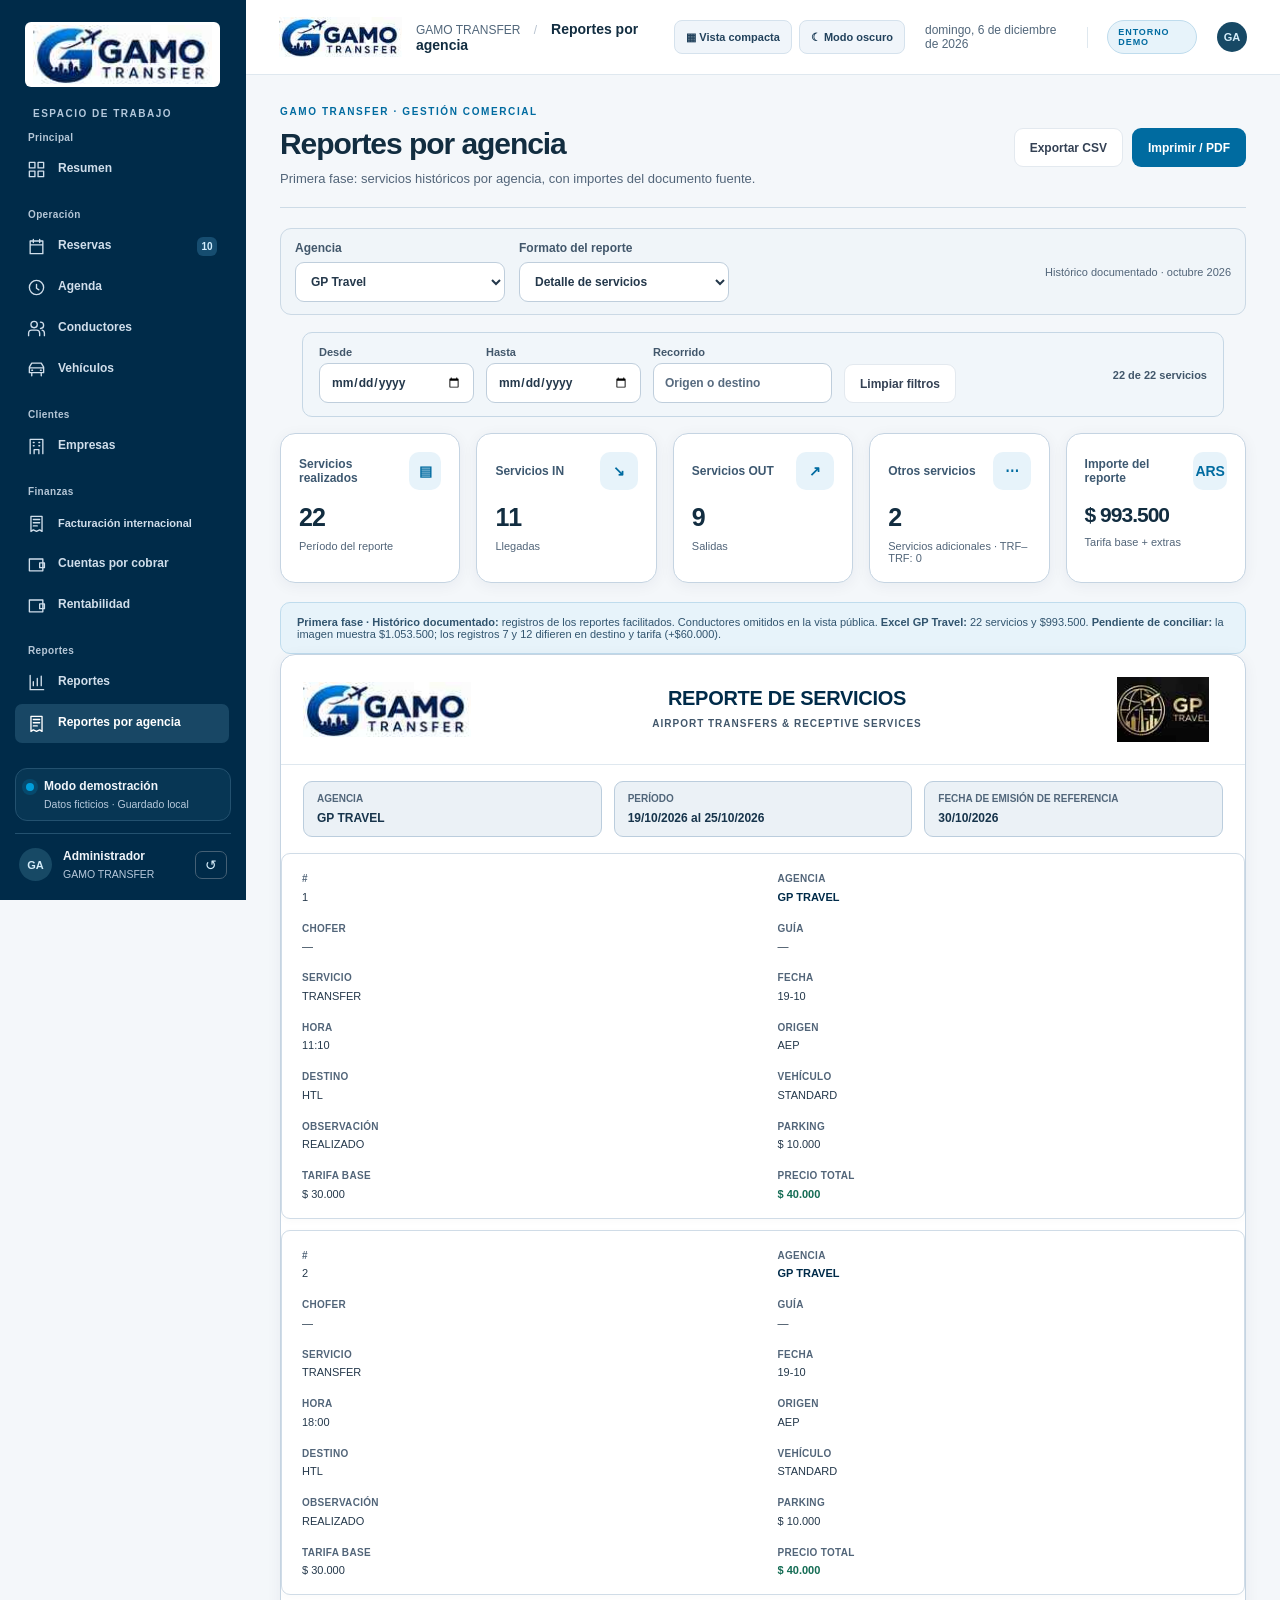
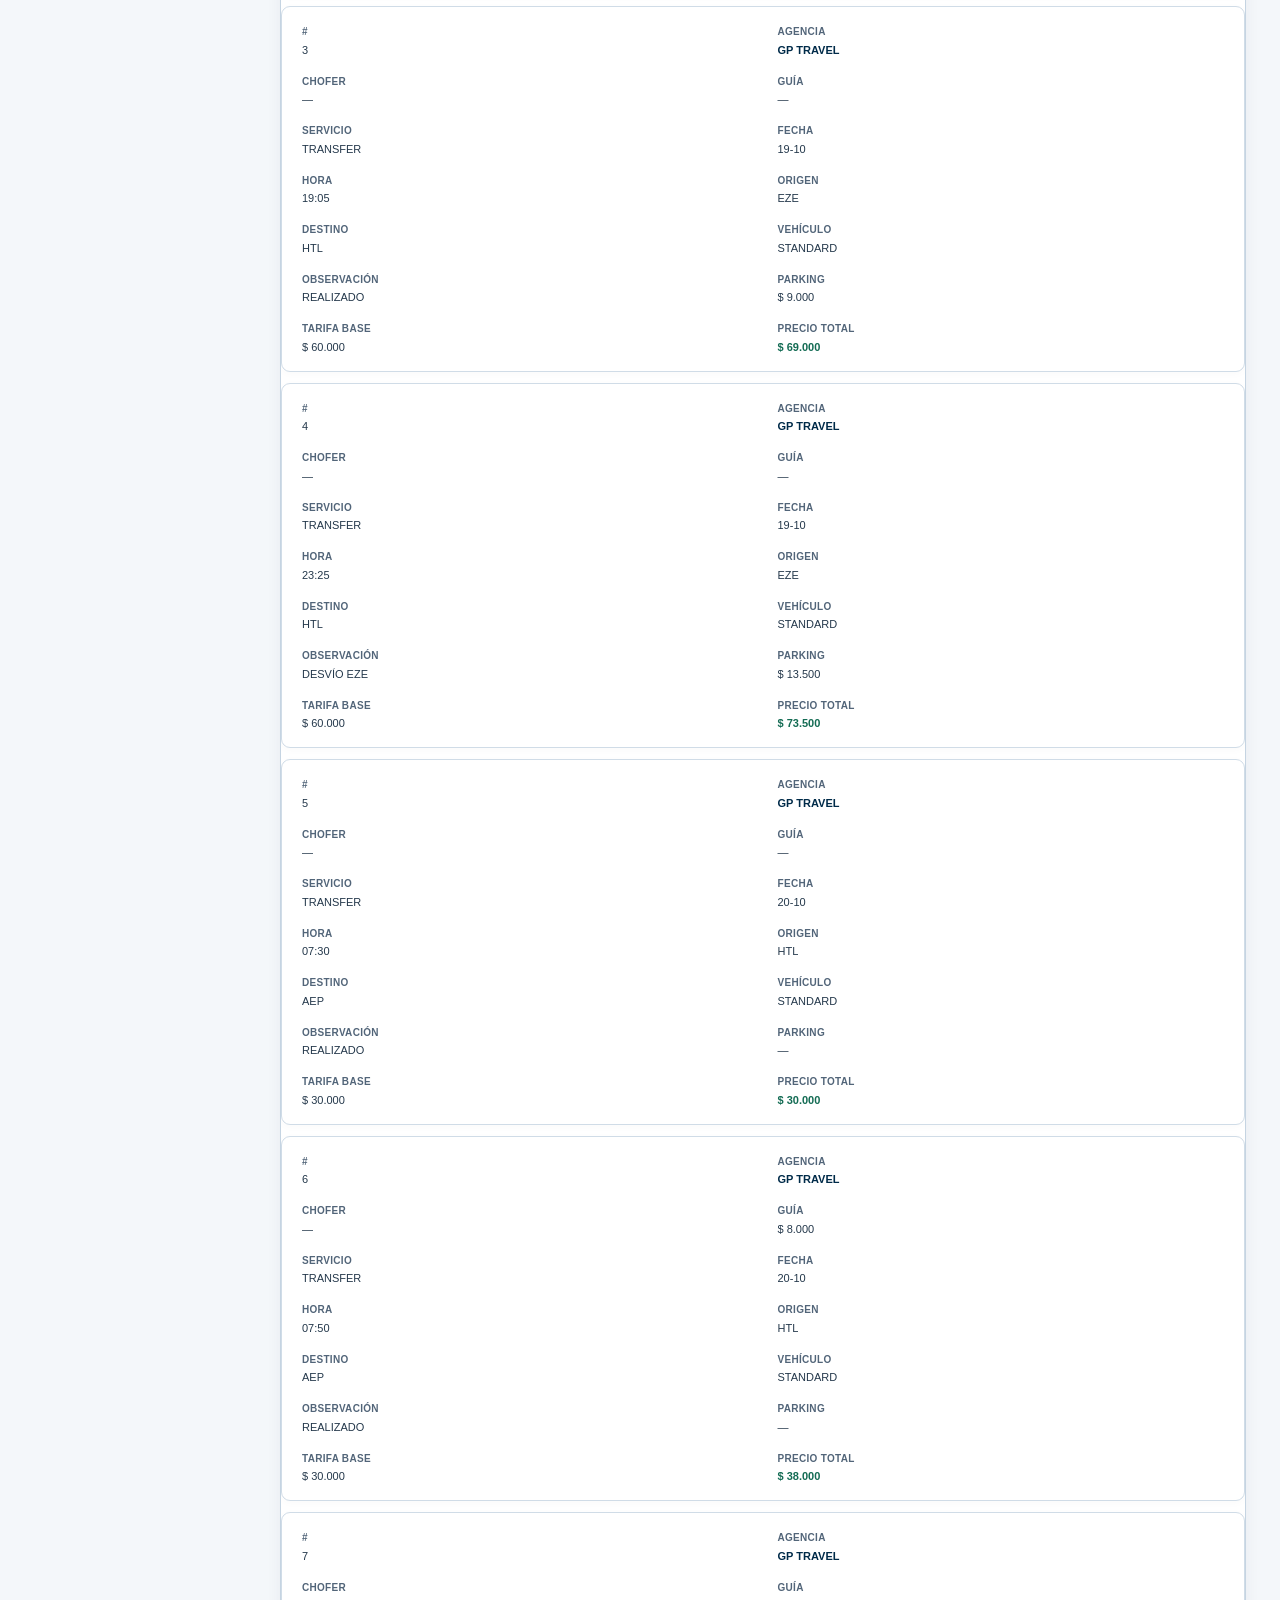
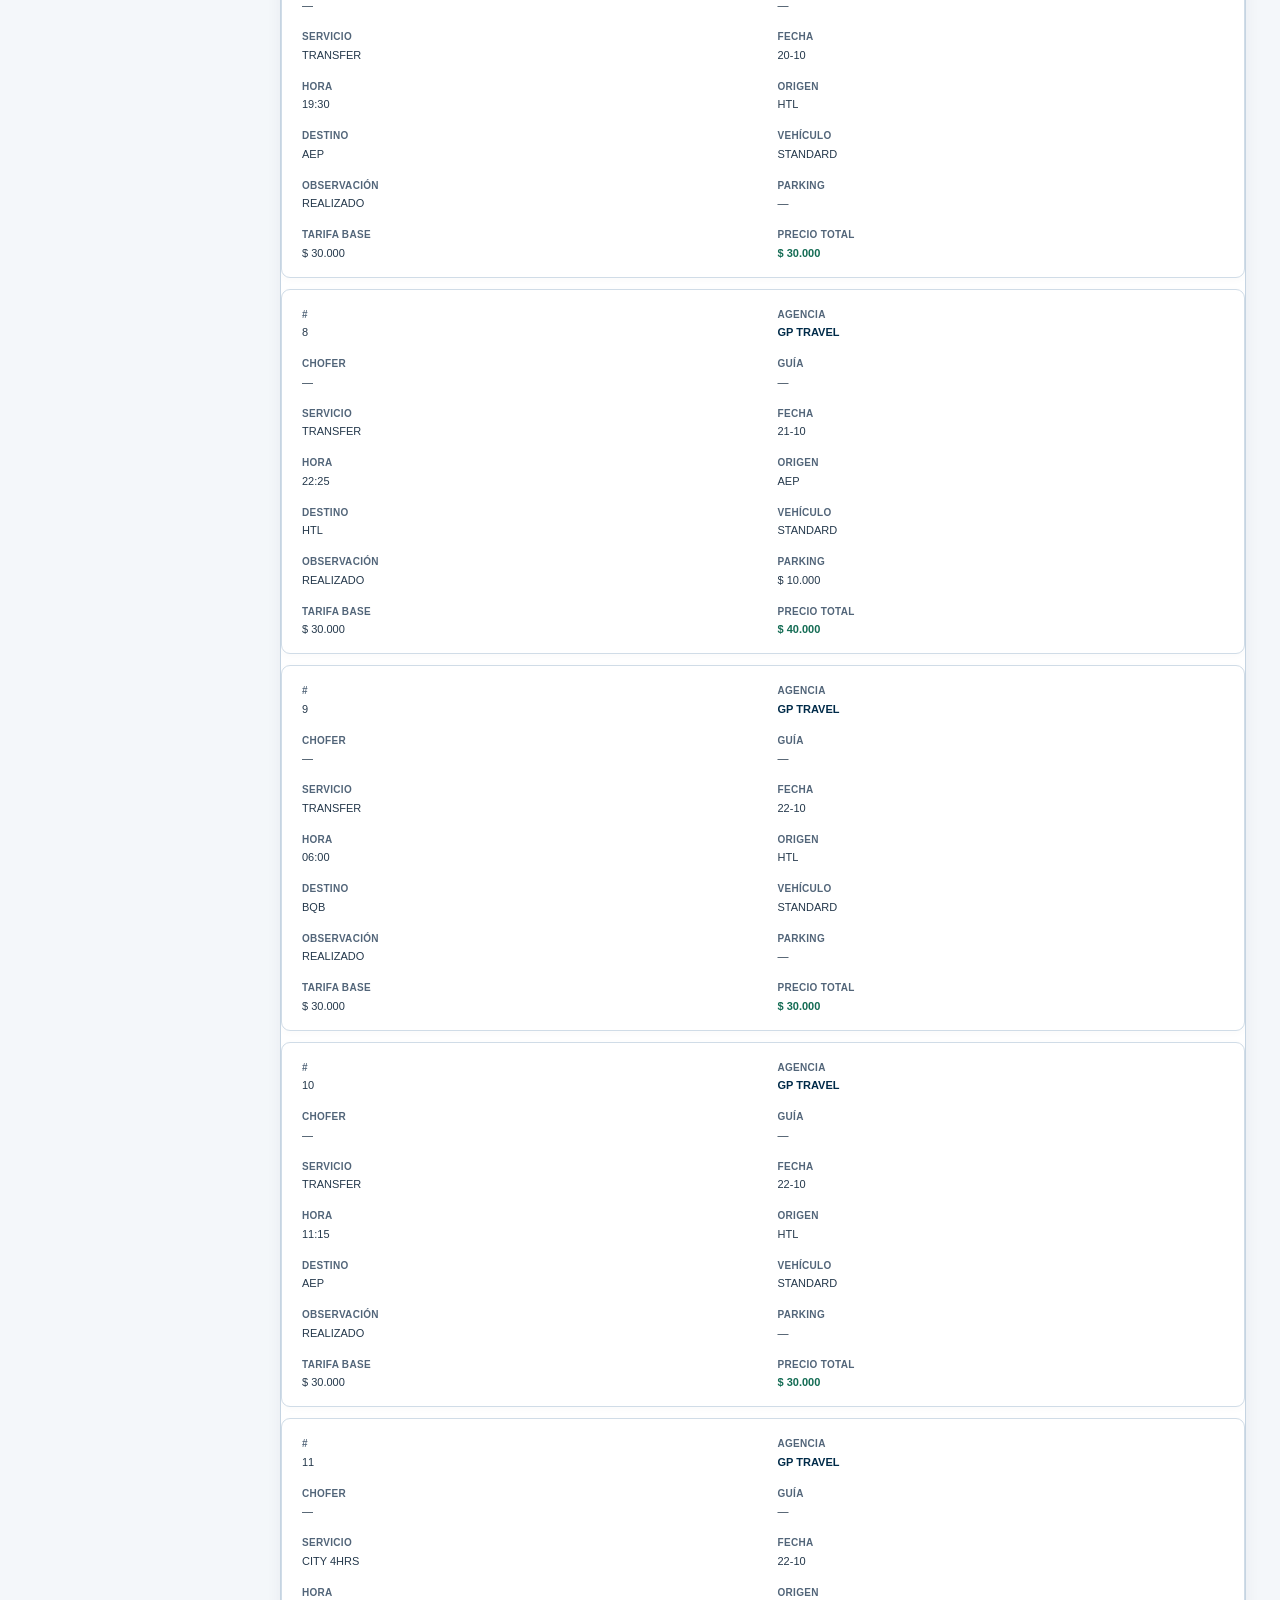
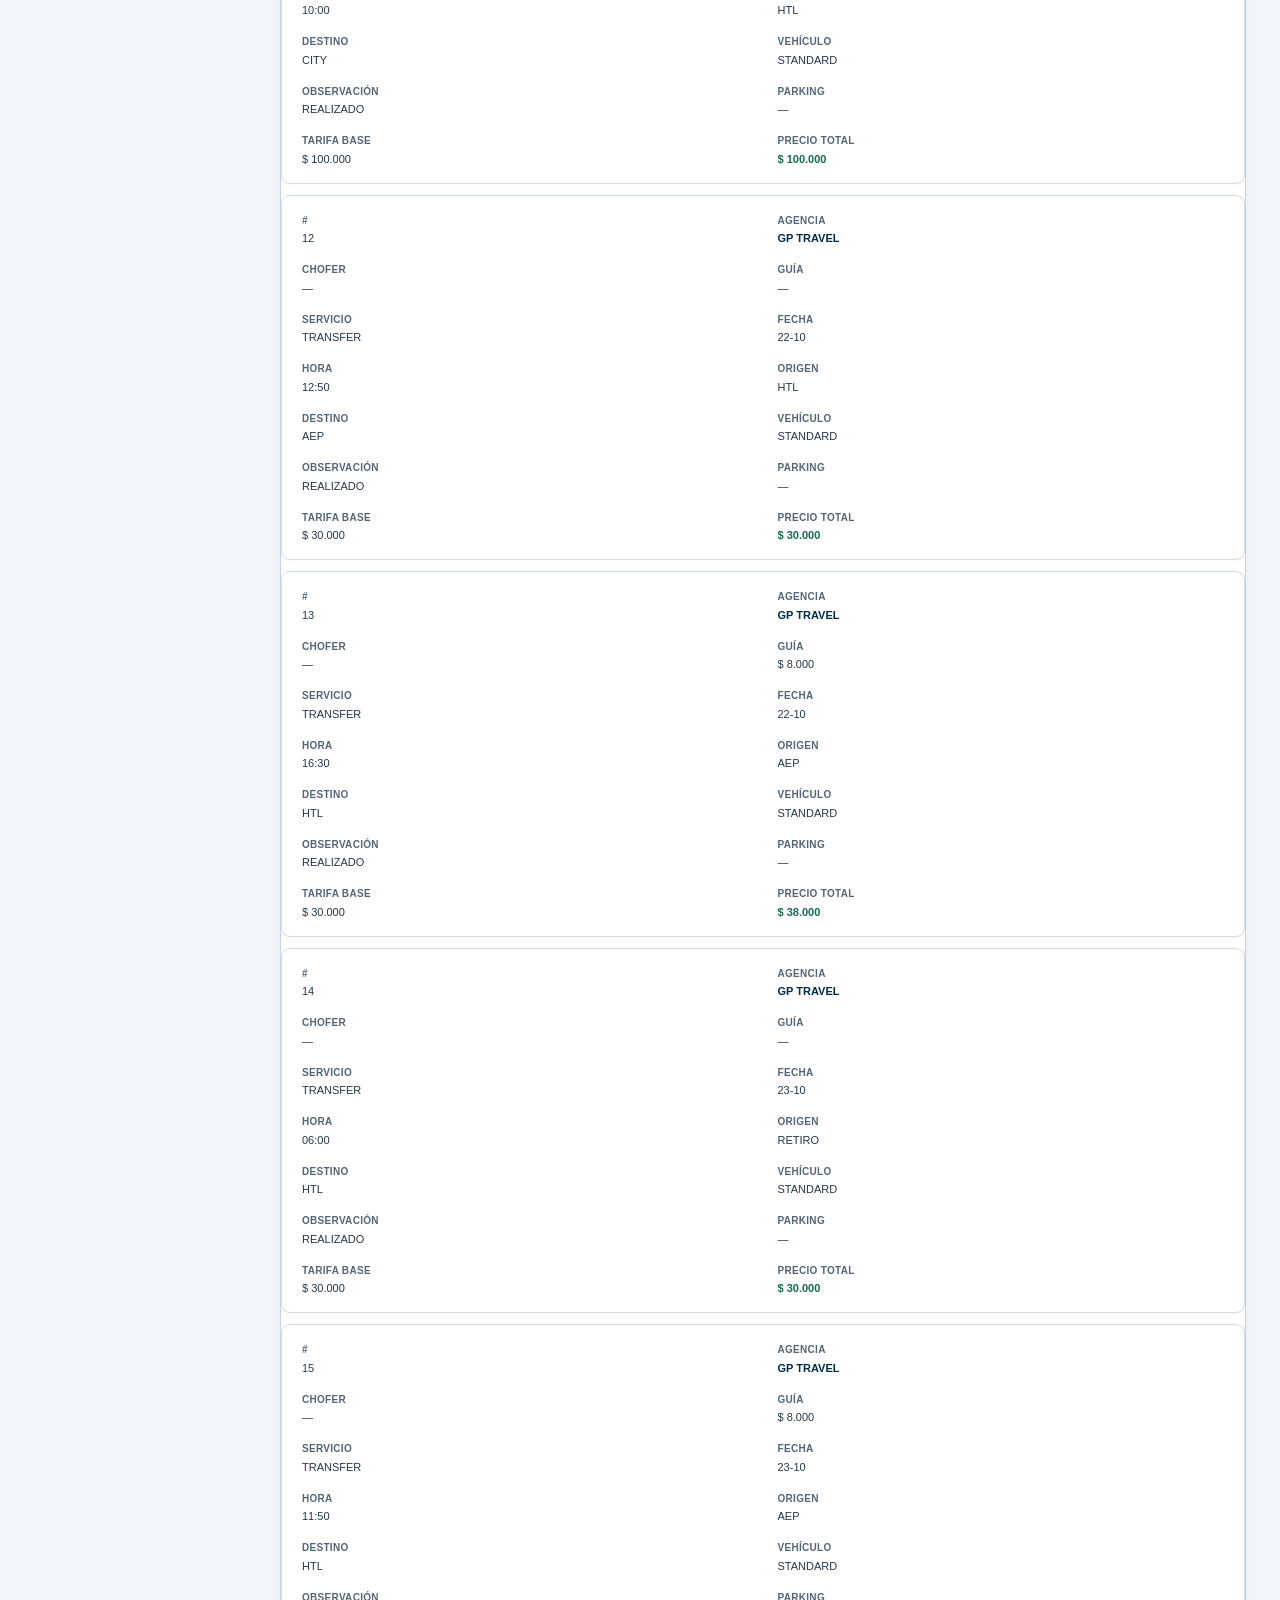
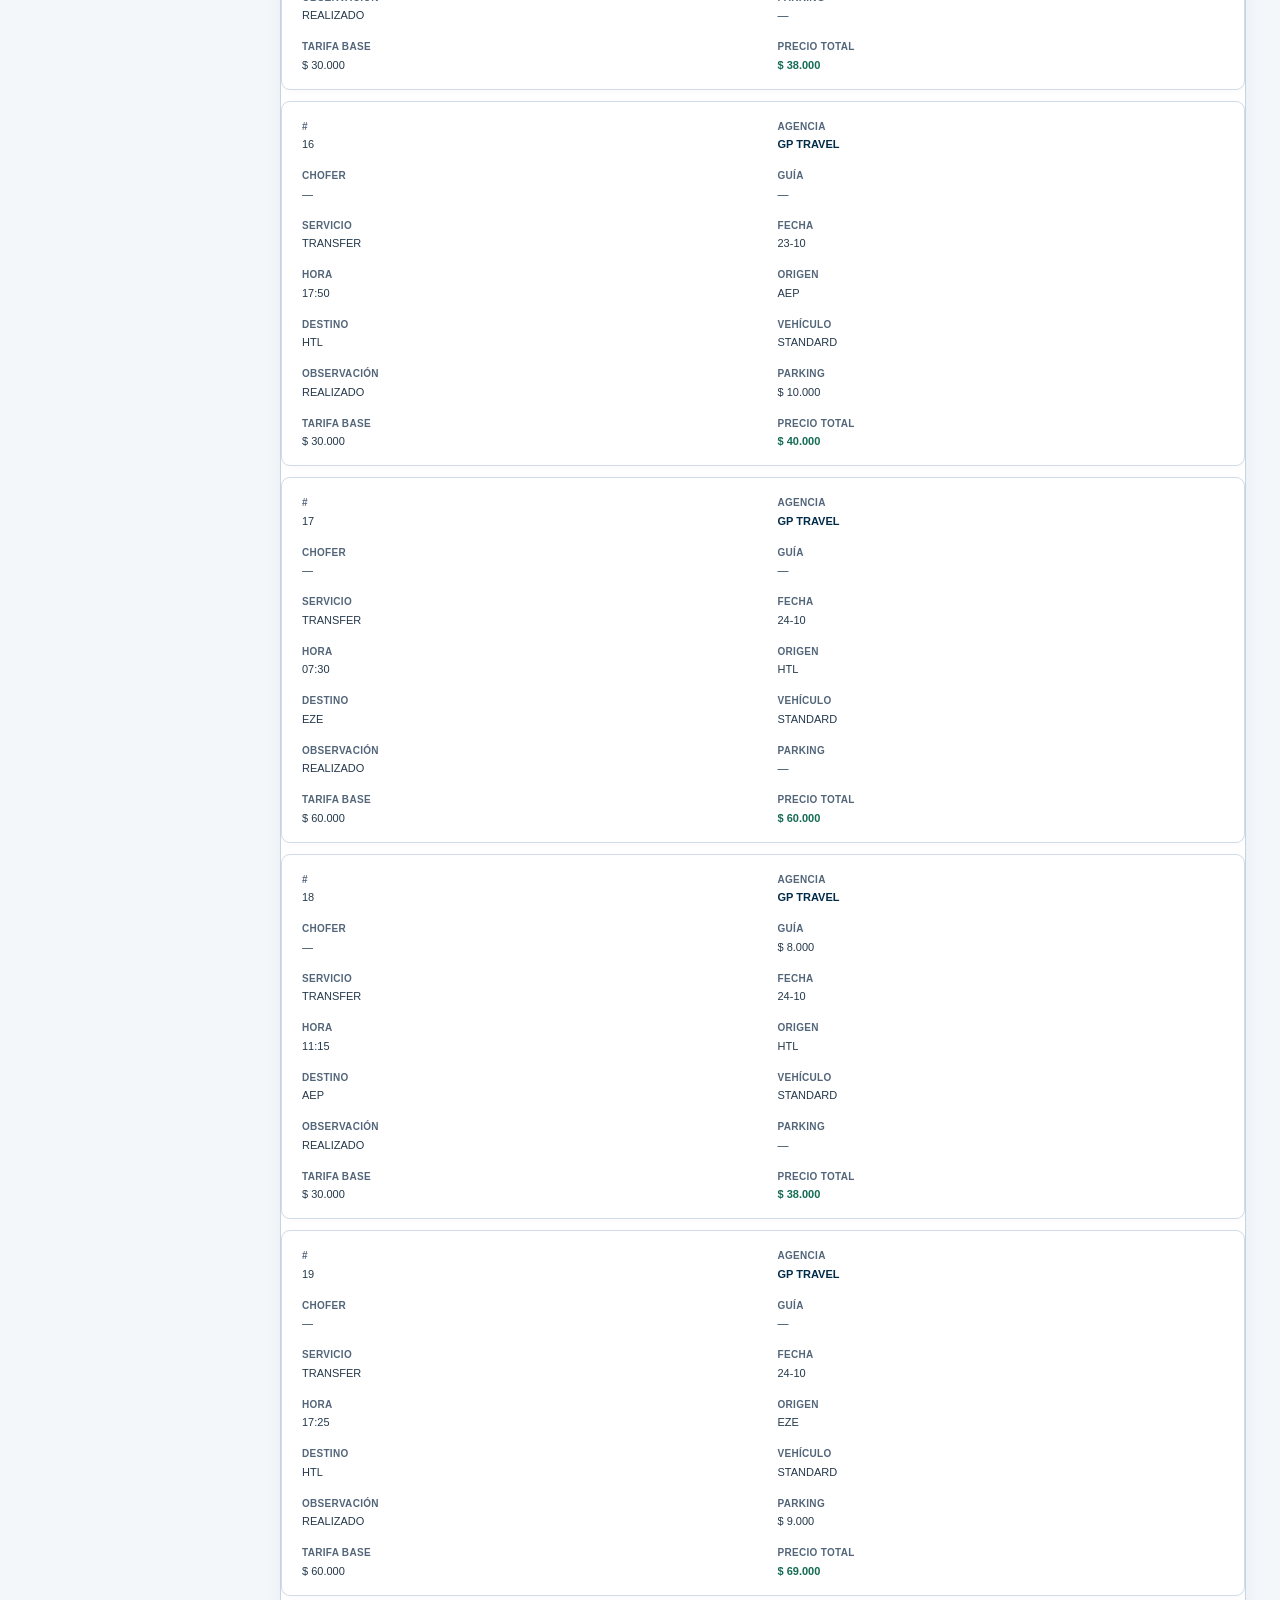
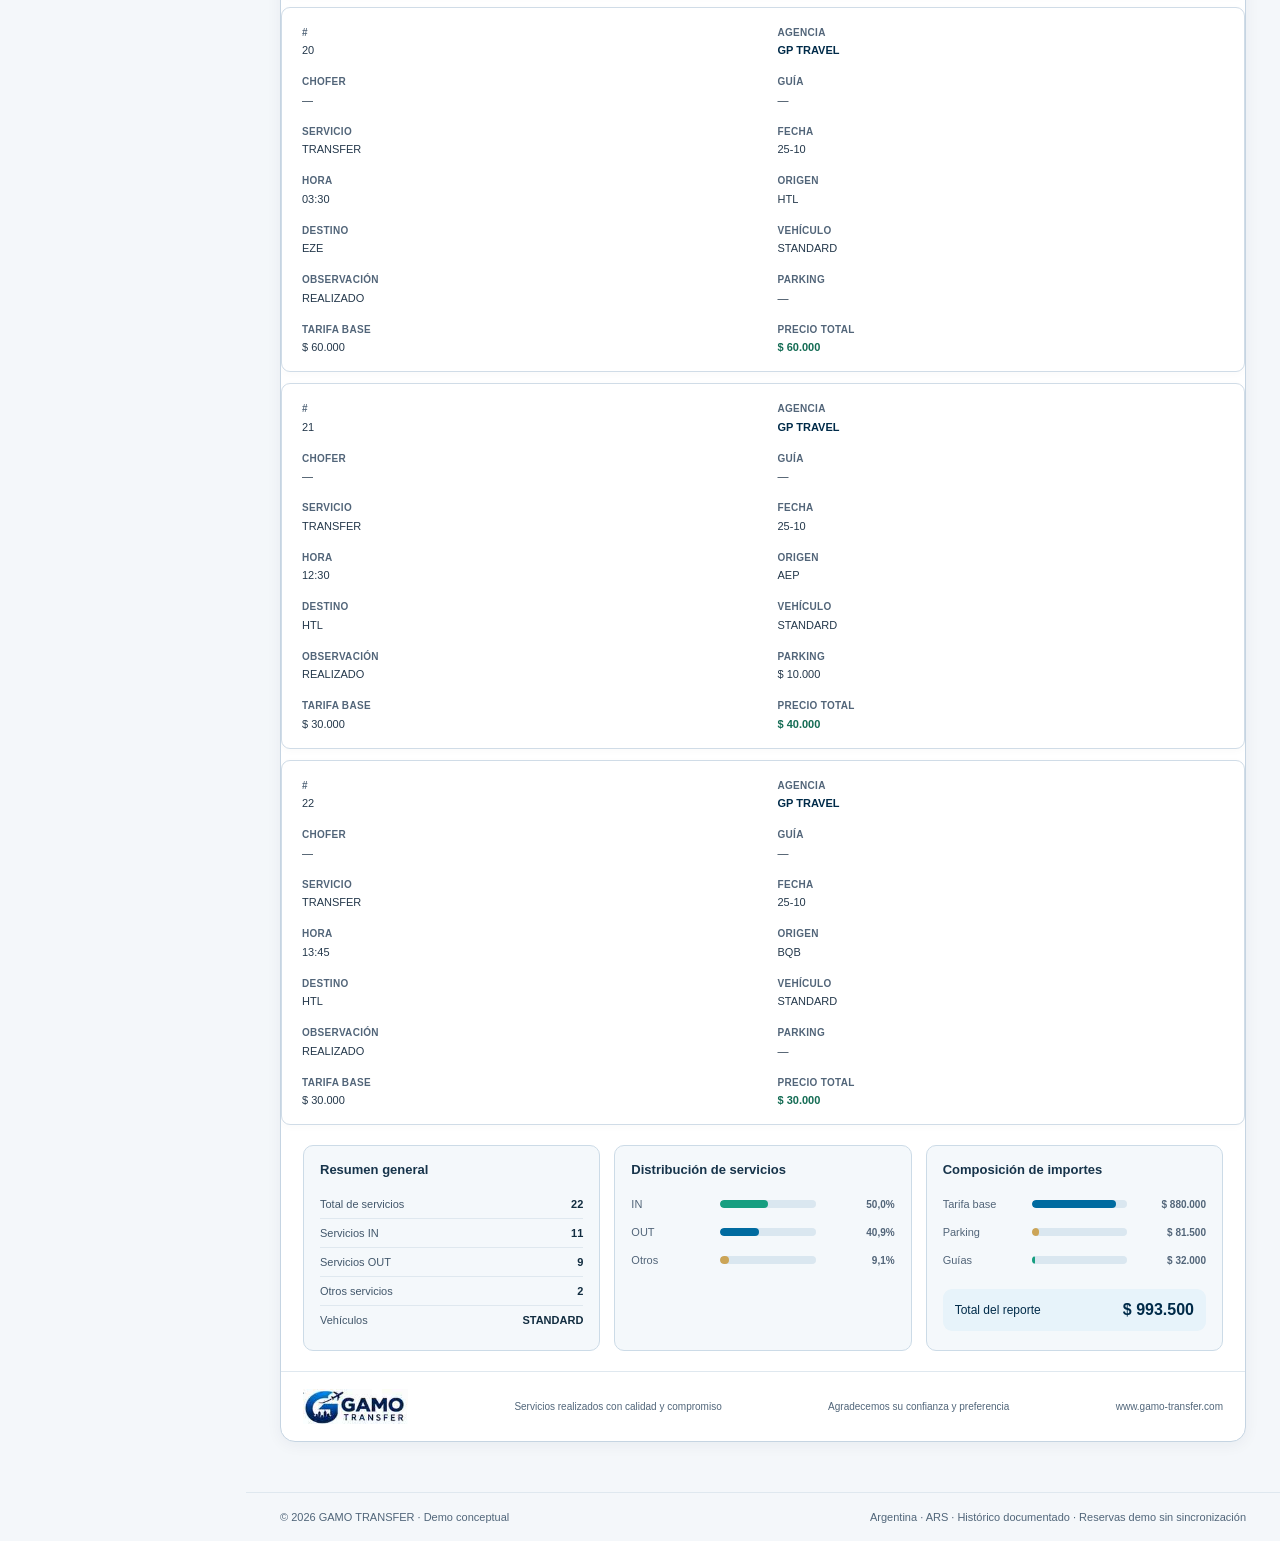
==== commit de475842: "Evitar indexación de la redirección interna del reporte demostrativo" ====
--- a/reportes-agencias.html
+++ b/reportes-agencias.html
@@ -2,6 +2,7 @@
 <html lang="es-AR">
 <head>
 <meta charset="utf-8">
+<meta name="robots" content="noindex, nofollow, noarchive">
 <meta name="viewport" content="width=device-width, initial-scale=1">
 <meta http-equiv="refresh" content="0;url=./index.html#/reportes-agencias">
 <title>Gamo Transfer · Reportes por agencia</title>
